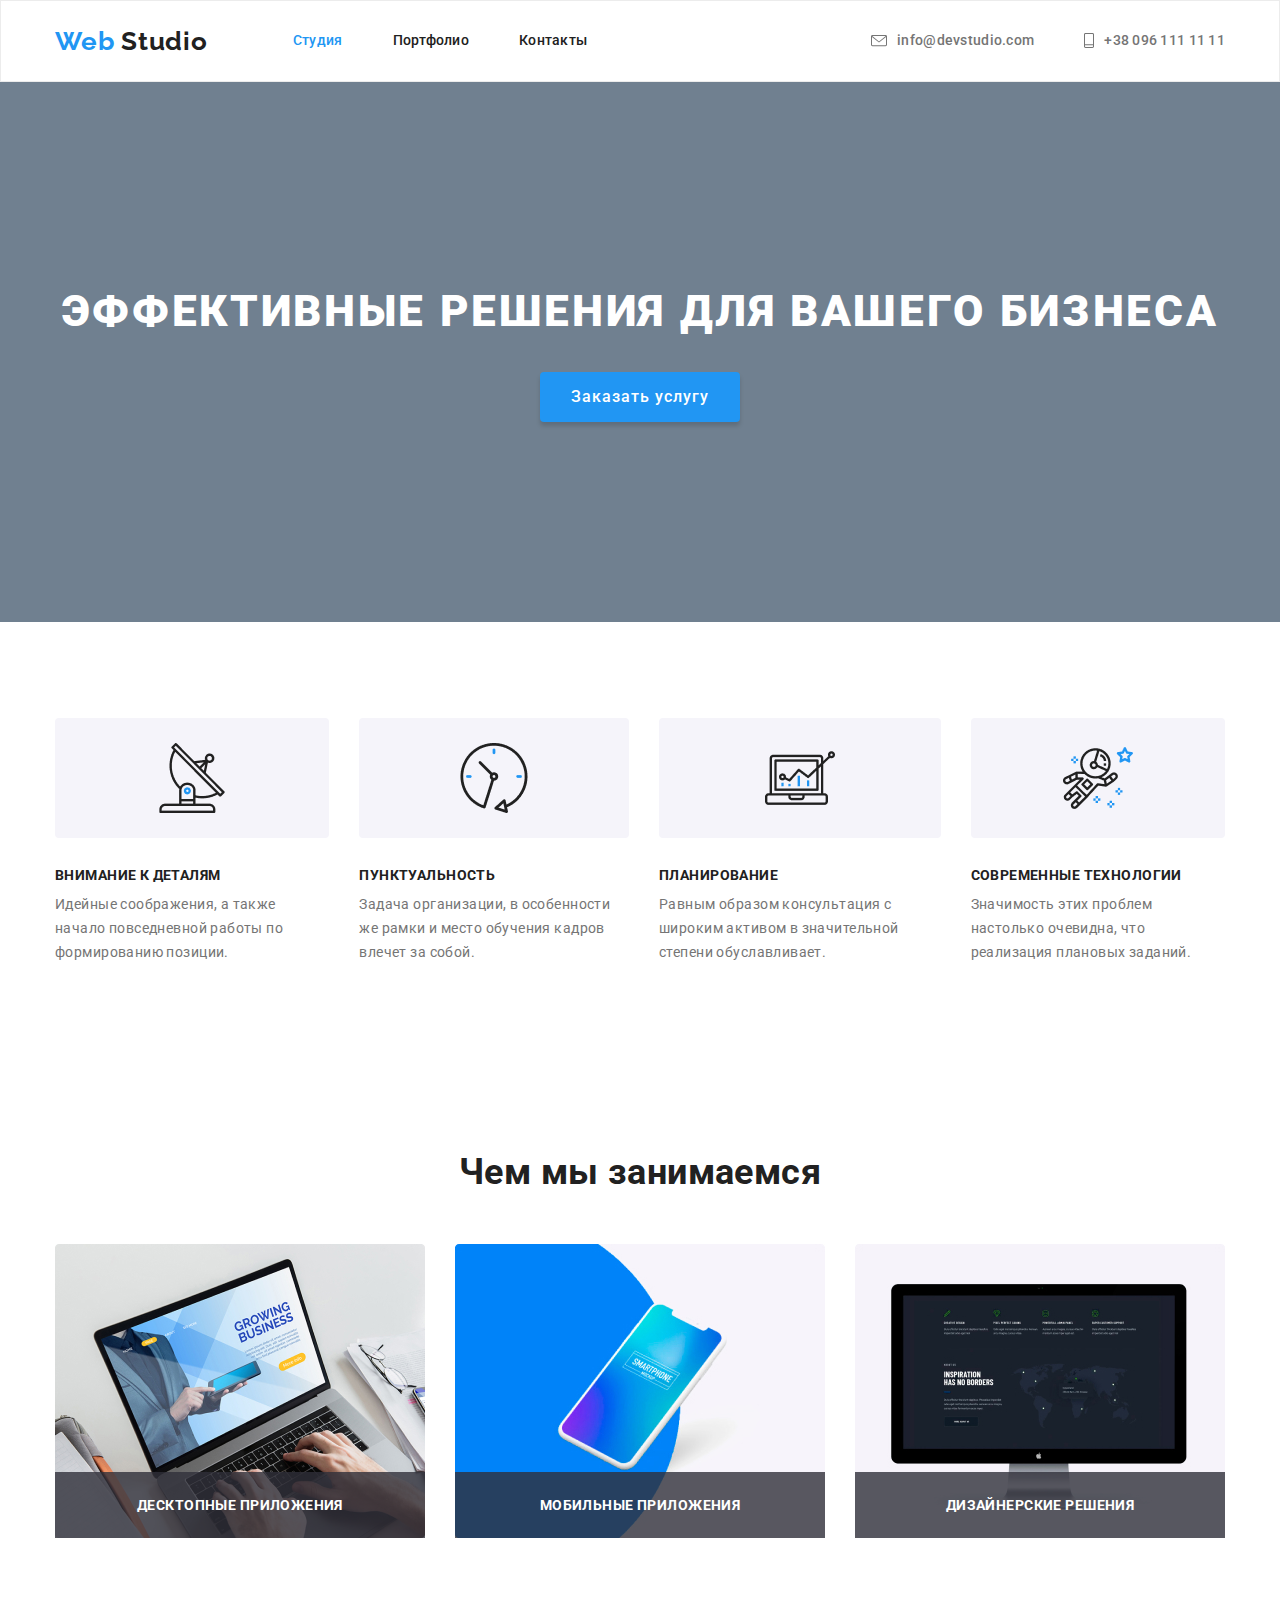
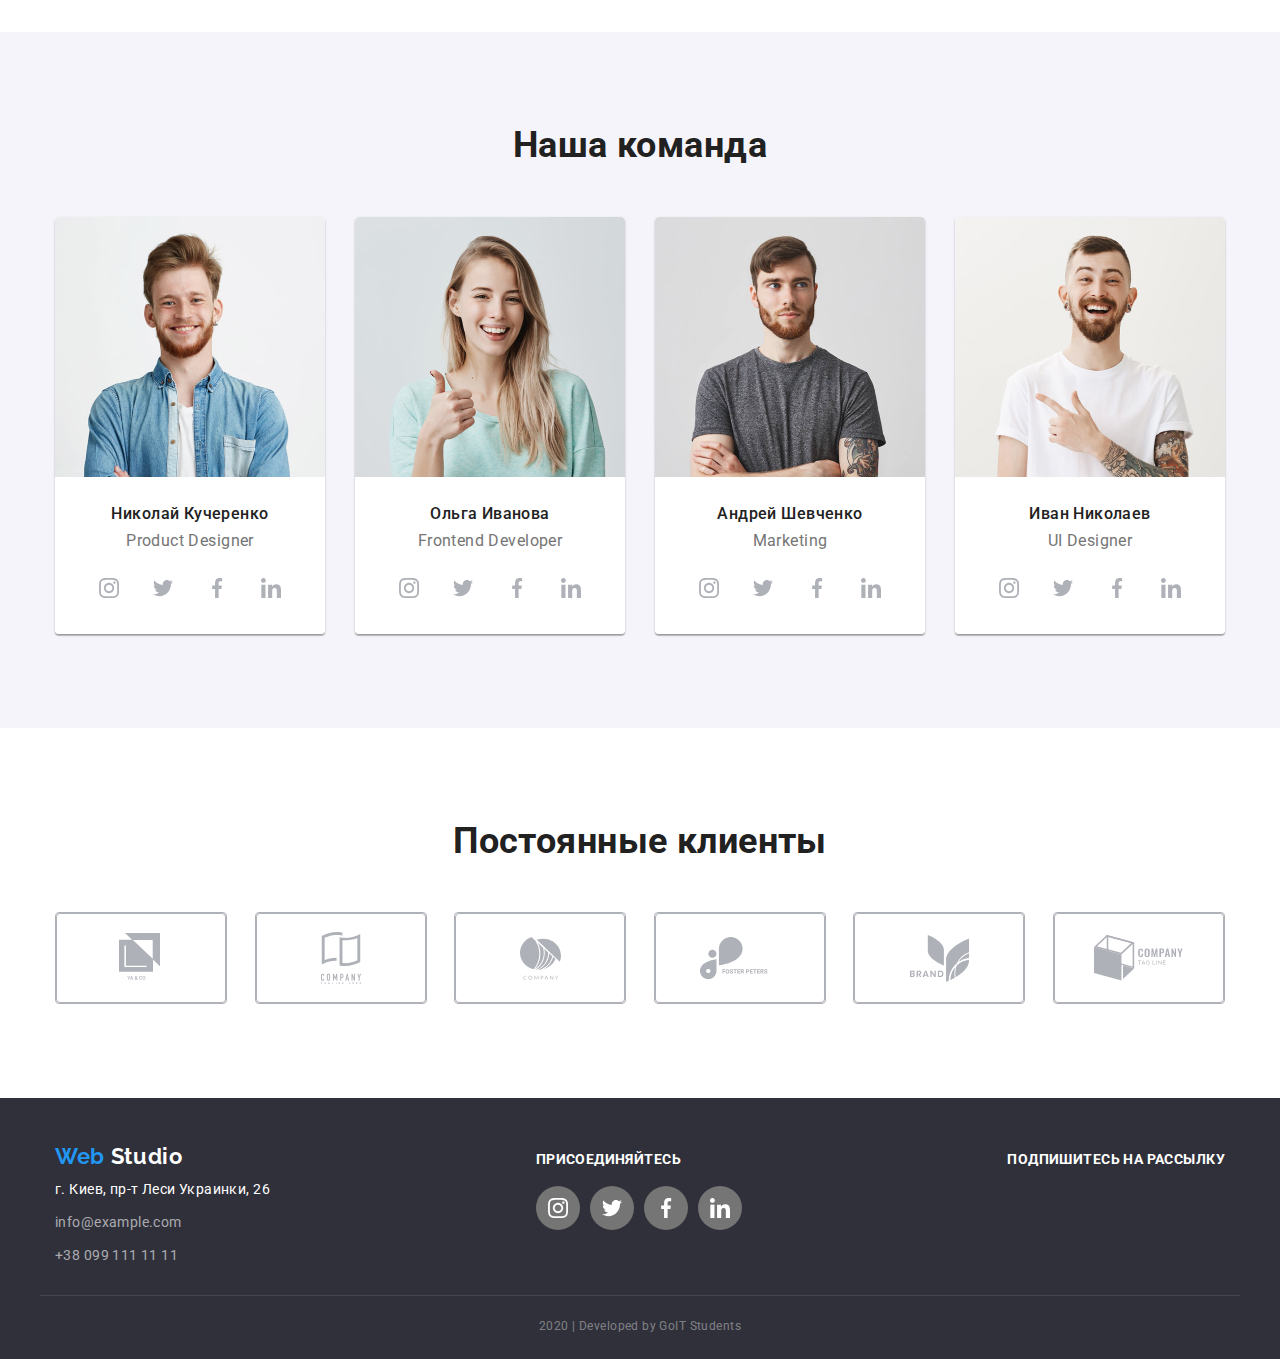
==== index.html @ e2a579d6 "Made initial copy of hw-03" ====
<!DOCTYPE html>
<html lang="ru">
  <head>
    <meta charset="UTF-8" />
    <meta name="viewport" content="width=device-width, initial-scale=1.0" />
    <link
      rel="stylesheet"
      href="https://fonts.googleapis.com/css2?family=Raleway:wght@700&family=Roboto:wght@400;500;900&display=swap"
    />
    <link
      rel="stylesheet"
      href="https://cdnjs.cloudflare.com/ajax/libs/modern-normalize/0.6.0/modern-normalize.min.css"
    />
    <link rel="stylesheet" href="./css/styles.css" />
    <title>Web Studio</title>
  </head>
  <body>
    <header>
      <div class="container">
        <p class="logo" id="top"><span class="active">Web</span> Studio</p>
        <nav class="navigation">
          <ul class="nav-list">
            <li class="nav-item active">
              <a href="#">Студия</a>
            </li>
            <li class="nav-item"><a href="./portfolio.html">Портфолио</a></li>
            <li class="nav-item"><a href="#">Контакты</a></li>
          </ul>
        </nav>
        <ul class="contacts-list">
          <li class="contacts-item">
            <a href="mailto:info@devstudio.com"
              ><img src="./images/envelope.svg" alt="Иконка конверта" /> info@devstudio.com</a
            >
          </li>
          <li class="contacts-item">
            <a href="tel:+380961111111"><img src="./images/phone.svg" alt="Иконка телефона" /> +38 096 111 11 11</a>
          </li>
        </ul>
      </div>
    </header>
    <main>
      <!-- Hero -->
      <section class="hero">
        <!-- <img src="https://via.placeholder.com/1600x600" alt="" /> -->
        <h1 class="hero-title">Эффективные решения для вашего бизнеса</h1>
        <button type="button" class="button main">Заказать услугу</button>
      </section>
      <!-- Features -->
      <section class="features">
        <div class="container">
          <h2 class="title">Наши преимущества</h2>
          <!--Спрятать заголовок-->
          <ul class="features-list">
            <li class="features-item">
              <div class="item-image">
                <img src="./images/antenna.png" alt="Изображение антенны" />
              </div>
              <h3 class="item-title">Внимание к деталям</h3>
              <p class="item-text">
                Идейные соображения, а также начало повседневной работы по формированию позиции.
              </p>
            </li>
            <li class="features-item">
              <div class="item-image">
                <img src="./images/clock.png" alt="Изображение часов" />
              </div>
              <h3 class="item-title">Пунктуальность</h3>
              <p class="item-text">
                Задача организации, в особенности же рамки и место обучения кадров влечет за собой.
              </p>
            </li>
            <li class="features-item">
              <div class="item-image">
                <img src="./images/pc.png" alt="Изображение компьютера" />
              </div>
              <h3 class="item-title">Планирование</h3>
              <p class="item-text">
                Равным образом консультация с широким активом в значительной степени обуславливает.
              </p>
            </li>
            <li class="features-item">
              <div class="item-image">
                <img src="./images/spaceman.png" alt="Изображение космонавта" />
              </div>
              <h3 class="item-title">Современные технологии</h3>
              <p class="item-text">
                Значимость этих проблем настолько очевидна, что реализация плановых заданий.
              </p>
            </li>
          </ul>
        </div>
      </section>
      <!-- We do -->
      <section class="we-do">
        <div class="container">
          <h2 class="title">Чем мы занимаемся</h2>
          <ul class="we-do-list">
            <li class="we-do-item">
              <a class="item-link" href="#">
                <div class="item-image"><img src="./images/laptop.jpg" alt="Изображение ноутбука" /></div>
                <h3 class="item-title">Десктопные приложения</h3></a
              >
            </li>
            <li class="we-do-item">
              <a class="item-link" href="#">
                <div class="item-image"><img src="./images/cell-phone.jpg" alt="Изображение телефона" /></div>
                <h3 class="item-title">Мобильные приложения</h3></a
              >
            </li>
            <li class="we-do-item">
              <a class="item-link" href="#">
                <div class="item-image"><img src="./images/imac.jpg" alt="Изображение монитора" /></div>
                <h3 class="item-title">Дизайнерские решения</h3></a
              >
            </li>
          </ul>
        </div>
      </section>
      <!-- Team -->
      <section class="team">
        <div class="container">
          <h2 class="title">Наша команда</h2>
          <ul class="team-list">
            <li class="team-item">
              <div class="team-photo">
                <img src="./images/team-John.jpg" alt="Фото Николая Кучеренко" />
              </div>
              <div class="team-item-info">
                <h3 class="item-title">Николай Кучеренко</h3>
                <p class="item-description" lang="en">Product Designer</p>
                <ul class="social">
                  <li class="social-item">
                    <a href="#"><img src="./images/instagram.svg" alt="Иконка Инстаграм" /></a>
                  </li>
                  <li class="social-item">
                    <a href="#"><img src="./images/twitter.svg" alt="Иконка Твиттер" /></a>
                  </li>
                  <li class="social-item">
                    <a href="#"><img src="./images/facebook.svg" alt="Иконка Фейсбук" /></a>
                  </li>
                  <li class="social-item">
                    <a href="#"><img src="./images/linkedin.svg" alt="Иконка Линкедин" /></a>
                  </li>
                </ul>
              </div>
            </li>
            <li class="team-item">
              <div class="team-photo">
                <img src="./images/team-Marta.jpg" alt="Фото Ольги Ивановой" />
              </div>
              <div class="team-item-info">
                <h3 class="item-title">Ольга Иванова</h3>
                <p class="item-description" lang="en">Frontend Developer</p>
                <ul class="social">
                  <li class="social-item">
                    <a href="#"><img src="./images/instagram.svg" alt="Иконка Инстаграм" /></a>
                  </li>
                  <li class="social-item">
                    <a href="#"><img src="./images/twitter.svg" alt="Иконка Твиттер" /></a>
                  </li>
                  <li class="social-item">
                    <a href="#"><img src="./images/facebook.svg" alt="Иконка Фейсбук" /></a>
                  </li>
                  <li class="social-item">
                    <a href="#"><img src="./images/linkedin.svg" alt="Иконка Линкедин" /></a>
                  </li>
                </ul>
              </div>
            </li>
            <li class="team-item">
              <div class="team-photo">
                <img src="./images/team-Robert.jpg" alt="Фото Андрея Шевченко" />
              </div>
              <div class="team-item-info">
                <h3 class="item-title">Андрей Шевченко</h3>
                <p class="item-description" lang="en">Marketing</p>
                <ul class="social">
                  <li class="social-item">
                    <a href="#"><img src="./images/instagram.svg" alt="Иконка Инстаграм" /></a>
                  </li>
                  <li class="social-item">
                    <a href="#"><img src="./images/twitter.svg" alt="Иконка Твиттер" /></a>
                  </li>
                  <li class="social-item">
                    <a href="#"><img src="./images/facebook.svg" alt="Иконка Фейсбук" /></a>
                  </li>
                  <li class="social-item">
                    <a href="#"><img src="./images/linkedin.svg" alt="Иконка Линкедин" /></a>
                  </li>
                </ul>
              </div>
            </li>
            <li class="team-item">
              <div class="team-photo">
                <img src="./images/team-Martin.jpg" alt="Фото Ивана Николаева" />
              </div>
              <div class="team-item-info">
                <h3 class="item-title">Иван Николаев</h3>
                <p class="item-description" lang="en">UI Designer</p>
                <ul class="social">
                  <li class="social-item">
                    <a href="#"><img src="./images/instagram.svg" alt="Иконка Инстаграм" /></a>
                  </li>
                  <li class="social-item">
                    <a href="#"><img src="./images/twitter.svg" alt="Иконка Твиттер" /></a>
                  </li>
                  <li class="social-item">
                    <a href="#"><img src="./images/facebook.svg" alt="Иконка Фейсбук" /></a>
                  </li>
                  <li class="social-item">
                    <a href="#"><img src="./images/linkedin.svg" alt="Иконка Линкедин" /></a>
                  </li>
                </ul>
              </div>
            </li>
          </ul>
        </div>
      </section>
      <!-- Clients -->
      <section class="clients">
        <div class="container">
          <h2 class="title">Постоянные клиенты</h2>
          <ul class="clients-list">
            <li class="clients-item">
              <a href="#"><img src="./images/logo-yaco.svg" alt="Логотип Компании 1" /></a>
            </li>
            <li class="clients-item">
              <a href="#"><img src="./images/logo-company.svg" alt="Логотип Компании 2" /></a>
            </li>
            <li class="clients-item">
              <a href="#"><img src="./images/logo-company1.svg" alt="Логотип Компании 3" /></a>
            </li>
            <li class="clients-item">
              <a href="#"><img src="./images/logo-foster.svg" alt="Логотип Компании 4" /></a>
            </li>
            <li class="clients-item">
              <a href="#"><img src="./images/logo-brand.svg" alt="Логотип Компании 5" /></a>
            </li>
            <li class="clients-item">
              <a href="#"><img src="./images/logo-6.svg" alt="Логотип Компании 6" /></a>
            </li>
          </ul>
        </div>
      </section>
    </main>
    <footer>
      <div class="container">
        <div>
          <a class="logo" href="#top"><span class="active">Web</span> Studio</a>
          <address class="address">
            <ul class="address-list">
              <li class="address-item">г. Киев, пр-т Леси Украинки, 26</li>
              <li class="address-item">
                <a href="mailto:info@example.com">info@example.com</a>
              </li>
              <li class="address-item">
                <a href="tel:+380991111111">+38 099 111 11 11</a>
              </li>
            </ul>
          </address>
        </div>
        <div class="join-social">
          <p class="join">Присоединяйтесь</p>
          <ul class="social">
            <li class="social-item">
              <a href="#"><img src="./images/f-instagram.svg" alt="Иконка Инстаграм" /></a>
            </li>
            <li class="social-item">
              <a href="#"><img src="./images/f-twitter.svg" alt="Иконка Твиттер" /></a>
            </li>
            <li class="social-item">
              <a href="#"><img src="./images/f-facebook.svg" alt="Иконка Фейсбук" /></a>
            </li>
            <li class="social-item">
              <a href="#"><img src="./images/f-linkedin.svg" alt="Иконка Линкедин" /></a>
            </li>
          </ul>
        </div>
        <div class="join-form">
          <p class="join">Подпишитесь на рассылку</p>
          <!-- <form action="">
                      <input type="email" name="" id="" placeholder="E-mail" />
                      <input type="submit" value="Подписаться" />
                  </form> -->
        </div>
      </div>
      <small class="copy">2020 | Developed by GoIT Students</small>
    </footer>
  </body>
</html>
---- css/styles.css ----
/* цвет основного текста color: #757575;
цвет дополнительгого текста color: #212121; 
цвет активного текста color: #2196F3; */

/* Global CSS*/
:root {
  --main-text-color: #757575;
  --additional-text-color: #212121;
  --active-color: #2196f3;
  --footer-background-color: #2f303a;
}
html {
  box-sizing: border-box;
}
*,
::before,
::after {
  box-sizing: inherit;
}

h1,
h2,
h3,
h4,
h5,
h6,
p {
  margin-top: 0px;
  margin-bottom: 0px;
}
ul {
  list-style: none;
  padding-left: 0px;
  margin: 0px;
}
img {
  display: block;
}

body {
  font-family: 'Roboto', sans-serif;
  color: var(--main-text-color);
  font-size: 14px;
  line-height: 1.71;
  letter-spacing: 0.03em;
}

.container {
  width: 1200px;
  margin-top: 0px;
  margin-bottom: 0px;
  margin-left: auto;
  margin-right: auto;
  padding-top: 93px;
  padding-right: 15px;
  padding-bottom: 94px;
  padding-left: 15px;
}

header .container,
footer .container {
  padding-top: 0px;
  padding-bottom: 0px;
}
/* Social list items */
.social {
  display: flex;
  justify-content: space-between;
}
.social-item a {
  display: block;
  padding: 12px;
  border-radius: 50%;
}
footer .social-item a {
  background-color: var(--main-text-color);
}

.social-item a:hover,
.social-item a:focus {
  background-color: var(--active-color);
}
/* Button */
.button {
  color: var(--additional-text-color);
  font-size: 16px;
  font-weight: 500;
  line-height: 1.87;
  letter-spacing: 0.06em;
  background-color: #f5f4fa;
  cursor: pointer;

  min-width: 200px;
  min-height: 50px;
  border: 1px transparent;
  border-radius: 4px;
  box-shadow: 0px 4px 4px rgba(0, 0, 0, 0.15);
}
.button.main {
  color: #ffffff;
  background-color: var(--active-color);
}

.button:hover,
.button:focus {
  color: #ffffff;
  background-color: var(--active-color);
}

/* Header */
header {
  font-size: 14px;
  line-height: 1.14;
  font-weight: 500;
  letter-spacing: 0.02em;
  border: 1px solid #ececec;
}
header .container {
  display: flex;
  align-items: center;
}
header a {
  text-decoration: none;
}
.logo {
  font-family: 'Raleway', sans-serif;
  color: var(--additional-text-color);
  font-size: 26px;
  font-weight: 700;
  line-height: 1.19;
  letter-spacing: 0.03em;
  margin-right: 85px;
}
.active {
  color: var(--active-color);
}
.nav-list {
  display: flex;
}
.nav-item:not(:last-child) {
  margin-right: 50px;
}
.nav-item a {
  display: block;
  color: var(--additional-text-color);
  padding-top: 32px;
  padding-bottom: 32px;
}
.active a {
  color: var(--active-color);
}
.nav-item a:hover,
.nav-item a:focus {
  color: var(--active-color);
}
.contacts-list {
  display: flex;
  margin-left: auto;
}
.contacts-item:not(:last-child) {
  margin-right: 50px;
}

.contacts-item img {
  margin-right: 10px;
}

.contacts-item a {
  display: flex;
  align-items: center;
  color: var(--main-text-color);
}
.contacts-item a:hover,
.contacts-item a:focus {
  color: var(--active-color);
}
/* Footer */
footer {
  color: #ffffff;
  background-color: var(--footer-background-color);
}
footer .container {
  display: flex;
  align-items: baseline;
  justify-content: space-between;
  border-bottom: 1px solid rgba(255, 255, 255, 0.1);
  padding-top: 45px;
  padding-bottom: 28px;
}

footer a {
  text-decoration: none;
  display: block;
}
footer .logo {
  color: #ffffff;
  font-size: 22px;
  margin-right: 0px;
  margin-bottom: 8px;
}
.address-list li:not(:last-child) {
  margin-bottom: 9px;
}
.address-item {
  font-size: 14px;
  font-style: normal;
}
.address-item a {
  color: rgba(255, 255, 255, 0.6);
}
.address-item a:hover,
.address-item a:focus {
  color: var(--active-color);
}
footer .join {
  font-size: 14px;
  font-weight: 700;
  line-height: 0.87;
  text-transform: uppercase;
  margin-bottom: 20px;
}
footer .social {
  padding: 0;
}
footer .social-item:not(:last-child) {
  margin-right: 10px;
}
.copy {
  display: block;
  font-size: 12px;
  line-height: 2;
  text-align: center;
  color: rgba(255, 255, 255, 0.4);
  padding-top: 18px;
  padding-bottom: 21px;
}

/* HOME PAGE */
/* Hero */
.hero {
  text-align: center;
  padding-top: 200px;
  padding-bottom: 200px;
  background-color: slategray;
}
.hero-title {
  color: #ffffff;
  font-size: 44px;
  line-height: 1.36;
  font-weight: 900;
  letter-spacing: 0.06em;
  text-transform: uppercase;
  margin-bottom: 30px;
}

/* Main */
.title {
  color: var(--additional-text-color);
  font-size: 36px;
  line-height: 1.16;
  font-weight: 700;
  text-align: center;
  margin-bottom: 50px;
}
.item-title {
  color: var(--additional-text-color);
  font-size: 14px;
  line-height: 0.87;
  text-transform: uppercase;
}
.item-text {
  font-size: 14px;
  line-height: 1.71;
}

/* Features */
.features .container {
  padding-top: 54px;
}
.features .title {
  opacity: 0;
  margin-top: 0px;
  margin-bottom: 0px;
}
.features ul {
  list-style-type: none;
}

.features-list {
  display: flex;
}
.features .list-item {
  display: block;
}
.features-item:not(:last-child) {
  margin-right: 30px;
}
.features .item-image {
  background: #f5f4fa;
  border-radius: 4px;
  margin-bottom: 30px;
}
.features .item-image img {
  display: block;
  margin: 0 auto;
  padding-top: 25px;
  padding-bottom: 25px;
}
.features .item-title {
  line-height: 1.14;
  margin-bottom: 10px;
}
.features .item-text {
  text-align: left;
}

/* We do */

.we-do ul {
  list-style-type: none;
}
.we-do a {
  text-decoration: none;
}
.we-do img {
  display: block;
}
.we-do-list {
  display: flex;
  justify-content: space-between;
}
.we-do-item {
  display: block;
  position: relative;
}
.we-do .item-image {
  display: block;
  background-color: unset;
}
.we-do .item-title {
  text-align: center;
  padding-top: 27px;
  padding-bottom: 27px;
  color: #ffffff;
  background-color: rgba(47, 48, 58, 0.8);

  width: 100%;
  position: absolute;
  left: 0px;
  bottom: 0px;

  margin: 0 auto;
}

/* Team */
.team ul {
  list-style: none;
}
.team {
  font-size: 16px;
  text-align: center;
  line-height: 1.19;
  background: #f5f4fa;
}
.team-list {
  display: flex;
  justify-content: space-between;
}
.team-item {
  border-radius: 4px;
  box-shadow: 0px 2px 1px rgba(0, 0, 0, 0.2), 0px 1px 1px rgba(0, 0, 0, 0.14), 0px 1px 3px rgba(0, 0, 0, 0.12);
  overflow: hidden;
}
.team-item-info {
  text-align: center;
  padding: 30px 32px 24px;
  background: #ffffff;
}
.team .item-title {
  font-size: 16px;
  font-weight: 500;
  text-transform: none;
  margin-bottom: 10px;
}
.team .item-description {
  font-size: 16px;
  line-height: 1.19;
  margin-bottom: 16px;
}

/*Clients */
.clients ul {
  list-style-type: none;
}
.clients-list {
  display: flex;
  justify-content: space-between;
}
.clients-item {
  display: block;
  border: 1px solid #afb1b8;
  border-radius: 4px;
}
.clients-item a {
  display: flex;
  align-items: center;
  justify-content: center;
  border: 1px solid #afb1b8;
  border-radius: 4px;
  height: 90px;
  width: 170px;
}

.clients-item a:hover,
.clients-item a:focus {
  border-color: var(--active-color);
}

/* PORTFOLIO PAGE */
/* Main */
.our-works .container {
  padding-top: 72px;
}
.our-works h1 {
  line-height: 1;
  opacity: 0;
}
.our-works a {
  display: block;
  text-decoration: none;
}
.our-works ul {
  list-style: none;
}
.filters-list {
  display: flex;
  justify-content: center;
  text-align: center;
  margin-bottom: 50px;
}
.filters-item {
  min-width: 73px;
}
.filters-item:not(:last-child) {
  margin-right: 8px;
}
.our-works .button {
  margin: 0;
  padding: 6px 22px;
  min-width: 73px;
  min-height: 38px;
  letter-spacing: 0.03em;
  line-height: 1.62;
  cursor: pointer;
  box-shadow: 0px 2px 2px rgba(0, 0, 0, 0.12), 0px 1px 2px rgba(0, 0, 0, 0.08), 0px 3px 1px rgba(0, 0, 0, 0.1);
  border-radius: 4px;
}
.shadow {
  text-shadow: 0px 4px 4px rgba(0, 0, 0, 0.25);
}
.works {
  display: flex;
  flex-wrap: wrap;
  justify-content: space-between;
  margin: -15px;
}
.works-item {
  display: block;
  width: 370px;
  margin: 15px;
  /* margin-bottom: 30px;
  margin-right: 30px; */
  box-shadow: 1px 4px 6px rgba(0, 0, 0, 0.16), 0px 4px 4px rgba(0, 0, 0, 0.06), 0px 1px 1px rgba(0, 0, 0, 0.12);
  border-radius: 5px 5px 0px 0px;

  position: relative;
}
/* .works-item:nth-child(3n) {
  margin-right: 0px;
}
.works-item:nth-last-child(-n + 3) {
  margin-bottom: 0px;
} */
.works-item .item-title {
  text-transform: none;
}
.works-item .item-image {
  background-color: rgba(33, 150, 243, 0.9);
  border-radius: 5px 5px 0px 0px;
}
.item-link {
  text-decoration: none;
}

.item-info {
  border-right: 1px solid #eeeeee;
  border-bottom: 1px solid #eeeeee;
  border-left: 1px solid #eeeeee;
  text-align: left;
  padding: 20px 24px;
}
.our-works .item-title {
  color: var(--additional-text-color);
  font-size: 18px;
  line-height: 2;
  font-weight: 700;
  letter-spacing: 0.06em;
  margin-bottom: 4px;
}
.filter-type {
  color: var(--main-text-color);
  font-size: 16px;
  line-height: 1.87;
  font-weight: 400;
  letter-spacing: 0.03em;
}

.our-works .item-description {
  display: none;
  color: #ffffff;
  font-size: 18px;
  line-height: 1.56;
  width: 100%;
  height: 100%;
  border-radius: 5px 5px 0px 0px;

  padding: 63px 24px;

  /* background: rgba(33, 150, 243, 0.9); */
  /* position: absolute;
  text-align: left;
  top: 0px;
  left: 0px;
  opacity: 0; */
}

/* .works-item:hover img {
  opacity: 0.1;
}
.works-item:hover .item-description {
  opacity: 1;
} */
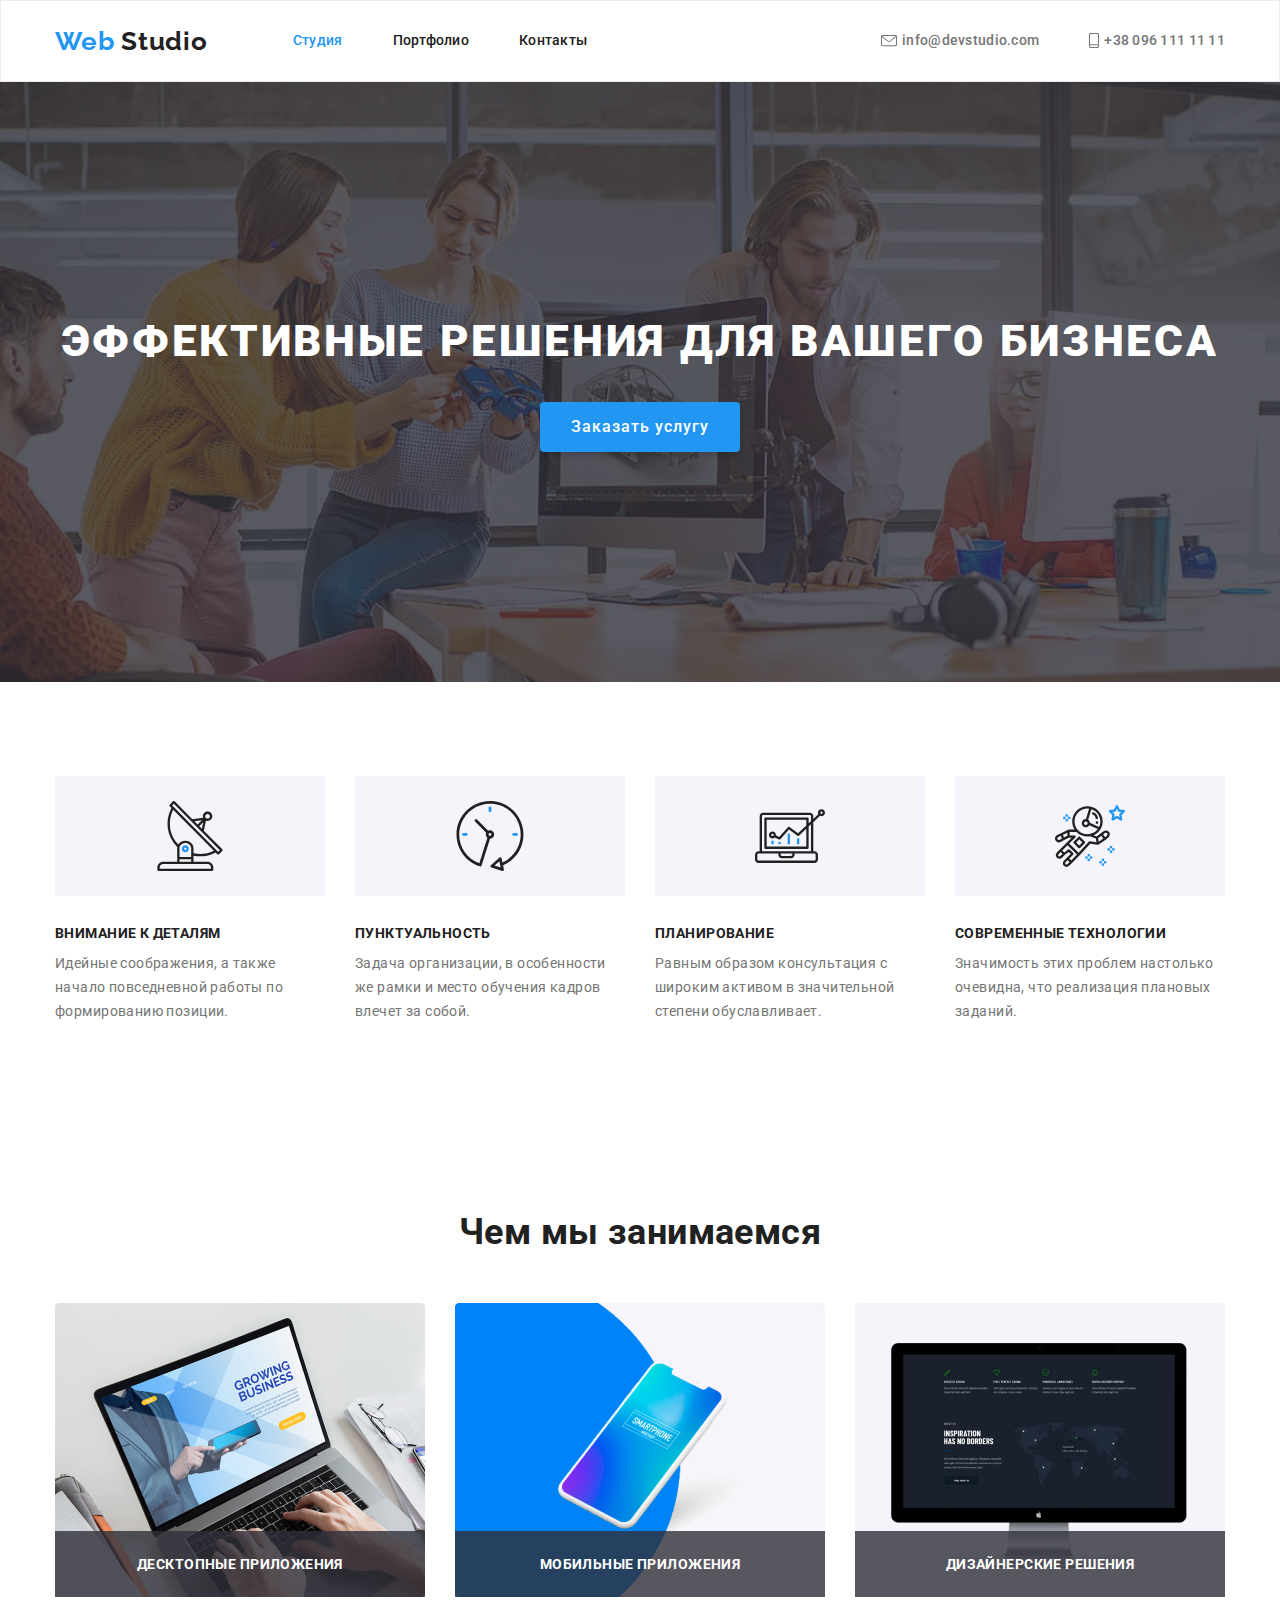
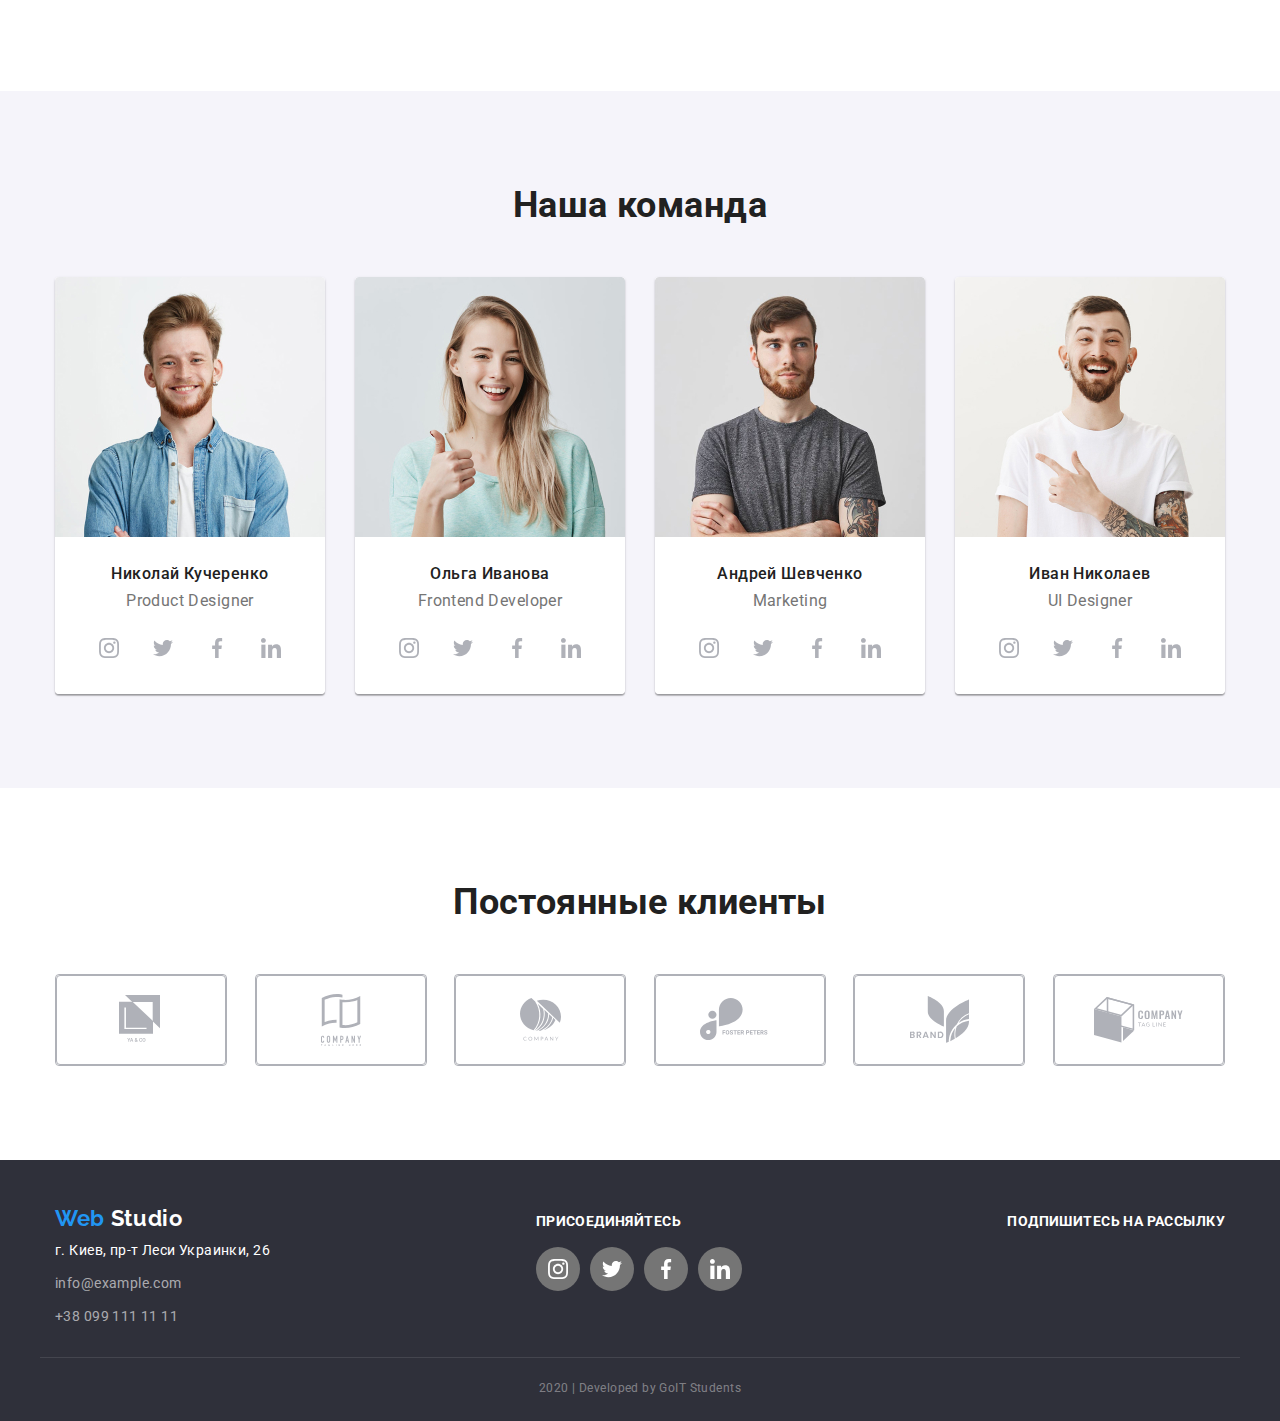
==== commit 55da0c4a: "Changes in the header&hero" ====
--- a/index.html
+++ b/index.html
@@ -15,7 +15,7 @@
     <title>Web Studio</title>
   </head>
   <body>
-    <header>
+    <header class="page-header">
       <div class="container">
         <p class="logo" id="top"><span class="active">Web</span> Studio</p>
         <nav class="navigation">
@@ -28,13 +28,11 @@
           </ul>
         </nav>
         <ul class="contacts-list">
-          <li class="contacts-item">
-            <a href="mailto:info@devstudio.com"
-              ><img src="./images/envelope.svg" alt="Иконка конверта" /> info@devstudio.com</a
-            >
+          <li class="contacts-item icon-mail">
+            <a href="mailto:info@devstudio.com"> info@devstudio.com</a>
           </li>
-          <li class="contacts-item">
-            <a href="tel:+380961111111"><img src="./images/phone.svg" alt="Иконка телефона" /> +38 096 111 11 11</a>
+          <li class="contacts-item icon-phone">
+            <a href="tel:+380961111111"> +38 096 111 11 11</a>
           </li>
         </ul>
       </div>
@@ -42,47 +40,35 @@
     <main>
       <!-- Hero -->
       <section class="hero">
-        <!-- <img src="https://via.placeholder.com/1600x600" alt="" /> -->
-        <h1 class="hero-title">Эффективные решения для вашего бизнеса</h1>
-        <button type="button" class="button main">Заказать услугу</button>
+        <div class="container">
+          <h1 class="hero-title">Эффективные решения для вашего бизнеса</h1>
+          <button type="button" class="button main">Заказать услугу</button>
+        </div>
       </section>
       <!-- Features -->
       <section class="features">
         <div class="container">
-          <h2 class="title">Наши преимущества</h2>
-          <!--Спрятать заголовок-->
+          <h2 class="title visually-hidden">Наши преимущества</h2>
           <ul class="features-list">
-            <li class="features-item">
-              <div class="item-image">
-                <img src="./images/antenna.png" alt="Изображение антенны" />
-              </div>
+            <li class="features-item icon-antenna">
               <h3 class="item-title">Внимание к деталям</h3>
               <p class="item-text">
                 Идейные соображения, а также начало повседневной работы по формированию позиции.
               </p>
             </li>
-            <li class="features-item">
-              <div class="item-image">
-                <img src="./images/clock.png" alt="Изображение часов" />
-              </div>
+            <li class="features-item icon-clock">
               <h3 class="item-title">Пунктуальность</h3>
               <p class="item-text">
                 Задача организации, в особенности же рамки и место обучения кадров влечет за собой.
               </p>
             </li>
-            <li class="features-item">
-              <div class="item-image">
-                <img src="./images/pc.png" alt="Изображение компьютера" />
-              </div>
+            <li class="features-item icon-diagram">
               <h3 class="item-title">Планирование</h3>
               <p class="item-text">
                 Равным образом консультация с широким активом в значительной степени обуславливает.
               </p>
             </li>
-            <li class="features-item">
-              <div class="item-image">
-                <img src="./images/spaceman.png" alt="Изображение космонавта" />
-              </div>
+            <li class="features-item icon-astronaut">
               <h3 class="item-title">Современные технологии</h3>
               <p class="item-text">
                 Значимость этих проблем настолько очевидна, что реализация плановых заданий.
@@ -244,7 +230,7 @@
         </div>
       </section>
     </main>
-    <footer>
+    <footer class="page-footer">
       <div class="container">
         <div>
           <a class="logo" href="#top"><span class="active">Web</span> Studio</a>
--- a/css/styles.css
+++ b/css/styles.css
@@ -8,6 +8,7 @@
   --additional-text-color: #212121;
   --active-color: #2196f3;
   --footer-background-color: #2f303a;
+  --main-background-color: #f5f4fa;
 }
 html {
   box-sizing: border-box;
@@ -51,7 +52,7 @@
   margin-bottom: 0px;
   margin-left: auto;
   margin-right: auto;
-  padding-top: 93px;
+  padding-top: 94px;
   padding-right: 15px;
   padding-bottom: 94px;
   padding-left: 15px;
@@ -72,7 +73,7 @@
   padding: 12px;
   border-radius: 50%;
 }
-footer .social-item a {
+.page-footer .social-item a {
   background-color: var(--main-text-color);
 }
 
@@ -87,7 +88,7 @@
   font-weight: 500;
   line-height: 1.87;
   letter-spacing: 0.06em;
-  background-color: #f5f4fa;
+  background-color: var(--main-background-color);
   cursor: pointer;
 
   min-width: 200px;
@@ -108,18 +109,18 @@
 }
 
 /* Header */
-header {
+.page-header {
   font-size: 14px;
   line-height: 1.14;
   font-weight: 500;
   letter-spacing: 0.02em;
   border: 1px solid #ececec;
 }
-header .container {
+.page-header .container {
   display: flex;
   align-items: center;
 }
-header a {
+.page-header a {
   text-decoration: none;
 }
 .logo {
@@ -157,12 +158,30 @@
   display: flex;
   margin-left: auto;
 }
+.page-header .contacts-item {
+  display: flex;
+  align-items: center;
+}
+
+.page-header .contacts-item::before {
+  content: '';
+  display: block;
+  background-position: center;
+  background-repeat: no-repeat;
+  margin-right: 5px;
+}
+.icon-mail::before {
+  width: 16px;
+  height: 12px;
+  background-image: url('../images/envelope.svg');
+}
+.icon-phone::before {
+  width: 10px;
+  height: 15px;
+  background-image: url('../images/phone.svg');
+}
 .contacts-item:not(:last-child) {
   margin-right: 50px;
-}
-
-.contacts-item img {
-  margin-right: 10px;
 }
 
 .contacts-item a {
@@ -175,11 +194,11 @@
   color: var(--active-color);
 }
 /* Footer */
-footer {
+.page-footer {
   color: #ffffff;
   background-color: var(--footer-background-color);
 }
-footer .container {
+.page-footer .container {
   display: flex;
   align-items: baseline;
   justify-content: space-between;
@@ -188,11 +207,11 @@
   padding-bottom: 28px;
 }
 
-footer a {
+.page-footer a {
   text-decoration: none;
   display: block;
 }
-footer .logo {
+.page-footer .logo {
   color: #ffffff;
   font-size: 22px;
   margin-right: 0px;
@@ -212,17 +231,17 @@
 .address-item a:focus {
   color: var(--active-color);
 }
-footer .join {
+.page-footer .join {
   font-size: 14px;
   font-weight: 700;
   line-height: 0.87;
   text-transform: uppercase;
   margin-bottom: 20px;
 }
-footer .social {
+.page-footer .social {
   padding: 0;
 }
-footer .social-item:not(:last-child) {
+.page-footer .social-item:not(:last-child) {
   margin-right: 10px;
 }
 .copy {
@@ -239,10 +258,23 @@
 /* Hero */
 .hero {
   text-align: center;
-  padding-top: 200px;
-  padding-bottom: 200px;
-  background-color: slategray;
-}
+
+  display: flex;
+  justify-content: center;
+  align-items: center;
+
+  background-image: linear-gradient(to right, rgba(47, 48, 58, 0.8), rgba(47, 48, 58, 0.8)),
+    url('../images/Header-img-opt.jpg');
+  max-width: 1600px;
+  min-height: 600px;
+  background-repeat: no-repeat;
+  background-position: center;
+  background-size: cover;
+
+  margin-left: auto;
+  margin-right: auto;
+}
+
 .hero-title {
   color: #ffffff;
   font-size: 44px;
@@ -274,14 +306,20 @@
 }
 
 /* Features */
-.features .container {
-  padding-top: 54px;
-}
+
 .features .title {
   opacity: 0;
   margin-top: 0px;
   margin-bottom: 0px;
 }
+.visually-hidden {
+  clip: rect(1px, 1px, 1px, 1px);
+  height: 1px;
+  overflow: hidden;
+  position: absolute;
+  white-space: nowrap;
+  width: 1px;
+}
 .features ul {
   list-style-type: none;
 }
@@ -289,23 +327,33 @@
 .features-list {
   display: flex;
 }
-.features .list-item {
-  display: block;
+.features-item::before {
+  content: '';
+  display: block;
+  width: 270px;
+  height: 120px;
+  background-color: var(--main-background-color);
+  background-position: center;
+  background-repeat: no-repeat;
+  border-radius: 4px;
+  margin-bottom: 30px;
+}
+.icon-antenna::before {
+  background-image: url('../images/antenna.svg');
+}
+.icon-clock::before {
+  background-image: url('../images/clock.svg');
+}
+.icon-diagram::before {
+  background-image: url('../images/diagram.svg');
+}
+.icon-astronaut::before {
+  background-image: url('../images/astronaut.svg');
 }
 .features-item:not(:last-child) {
   margin-right: 30px;
 }
-.features .item-image {
-  background: #f5f4fa;
-  border-radius: 4px;
-  margin-bottom: 30px;
-}
-.features .item-image img {
-  display: block;
-  margin: 0 auto;
-  padding-top: 25px;
-  padding-bottom: 25px;
-}
+
 .features .item-title {
   line-height: 1.14;
   margin-bottom: 10px;
@@ -360,7 +408,7 @@
   font-size: 16px;
   text-align: center;
   line-height: 1.19;
-  background: #f5f4fa;
+  background: var(--main-background-color);
 }
 .team-list {
   display: flex;
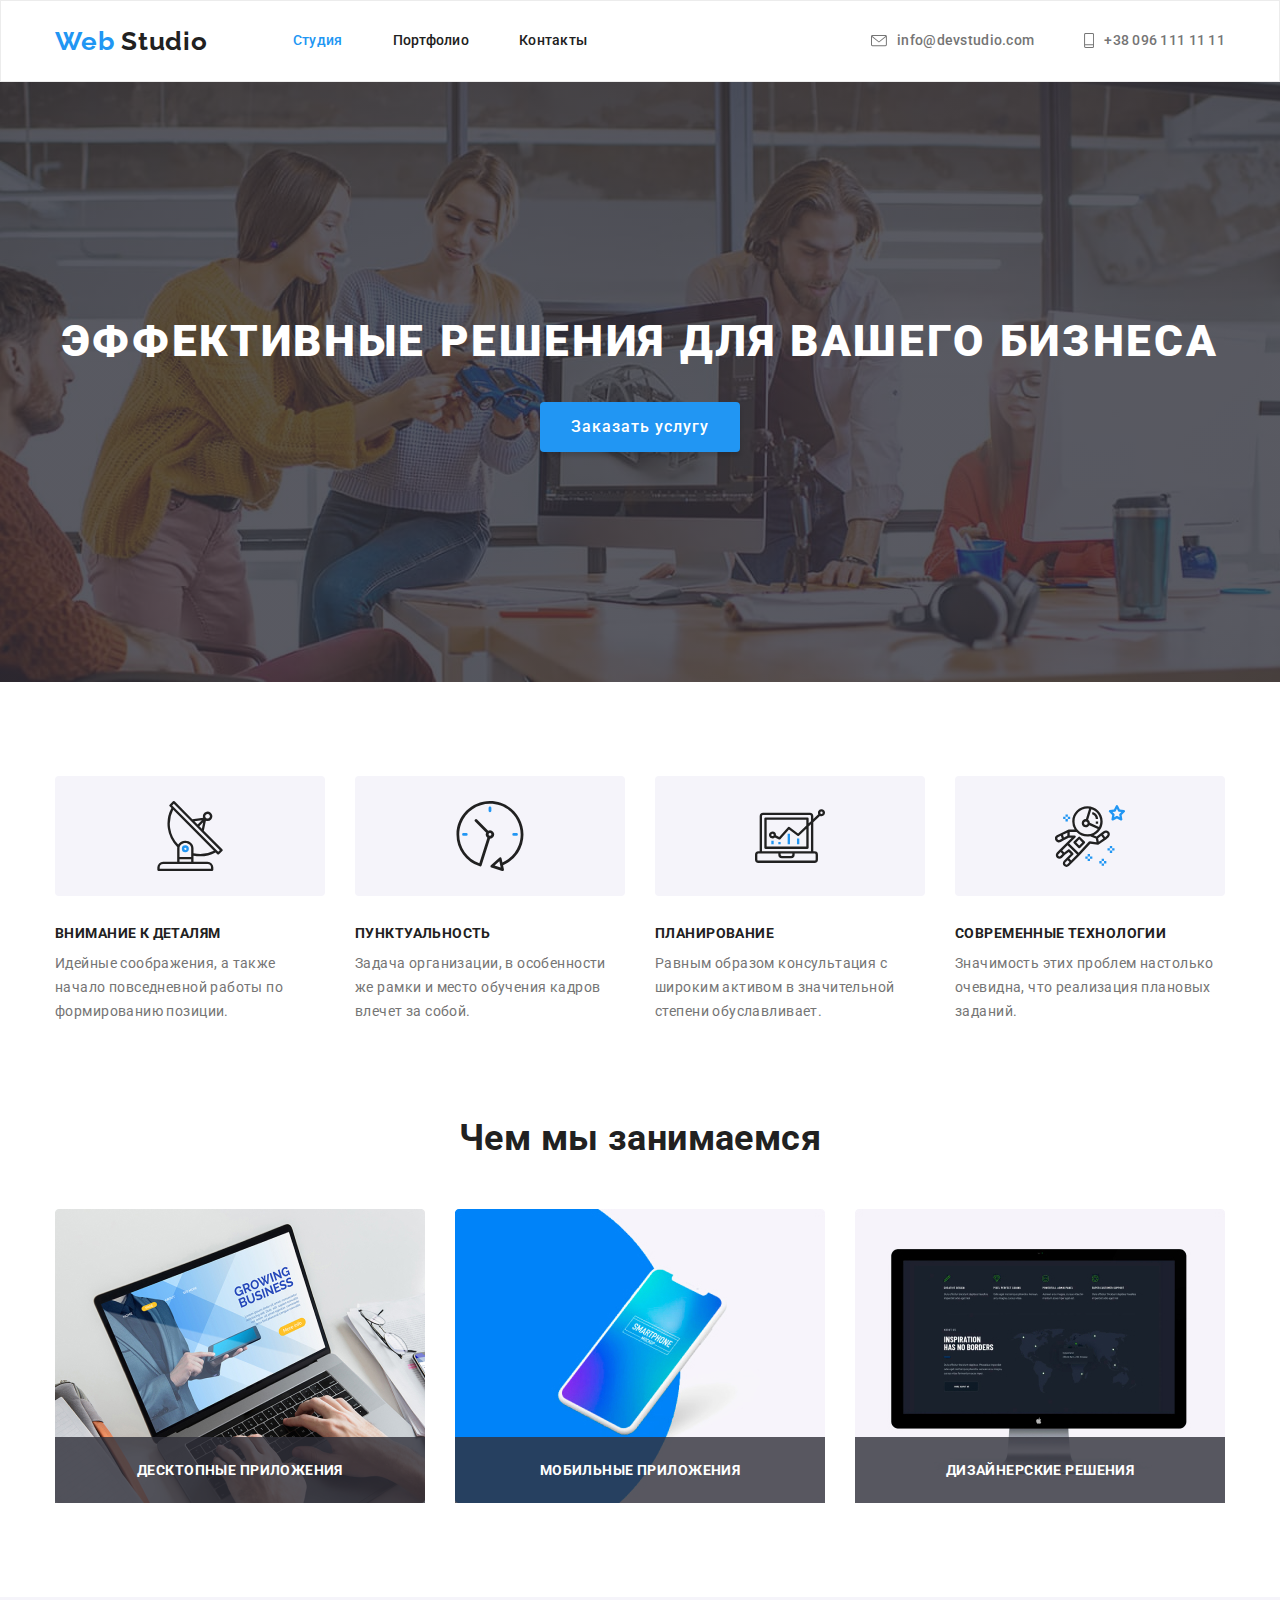
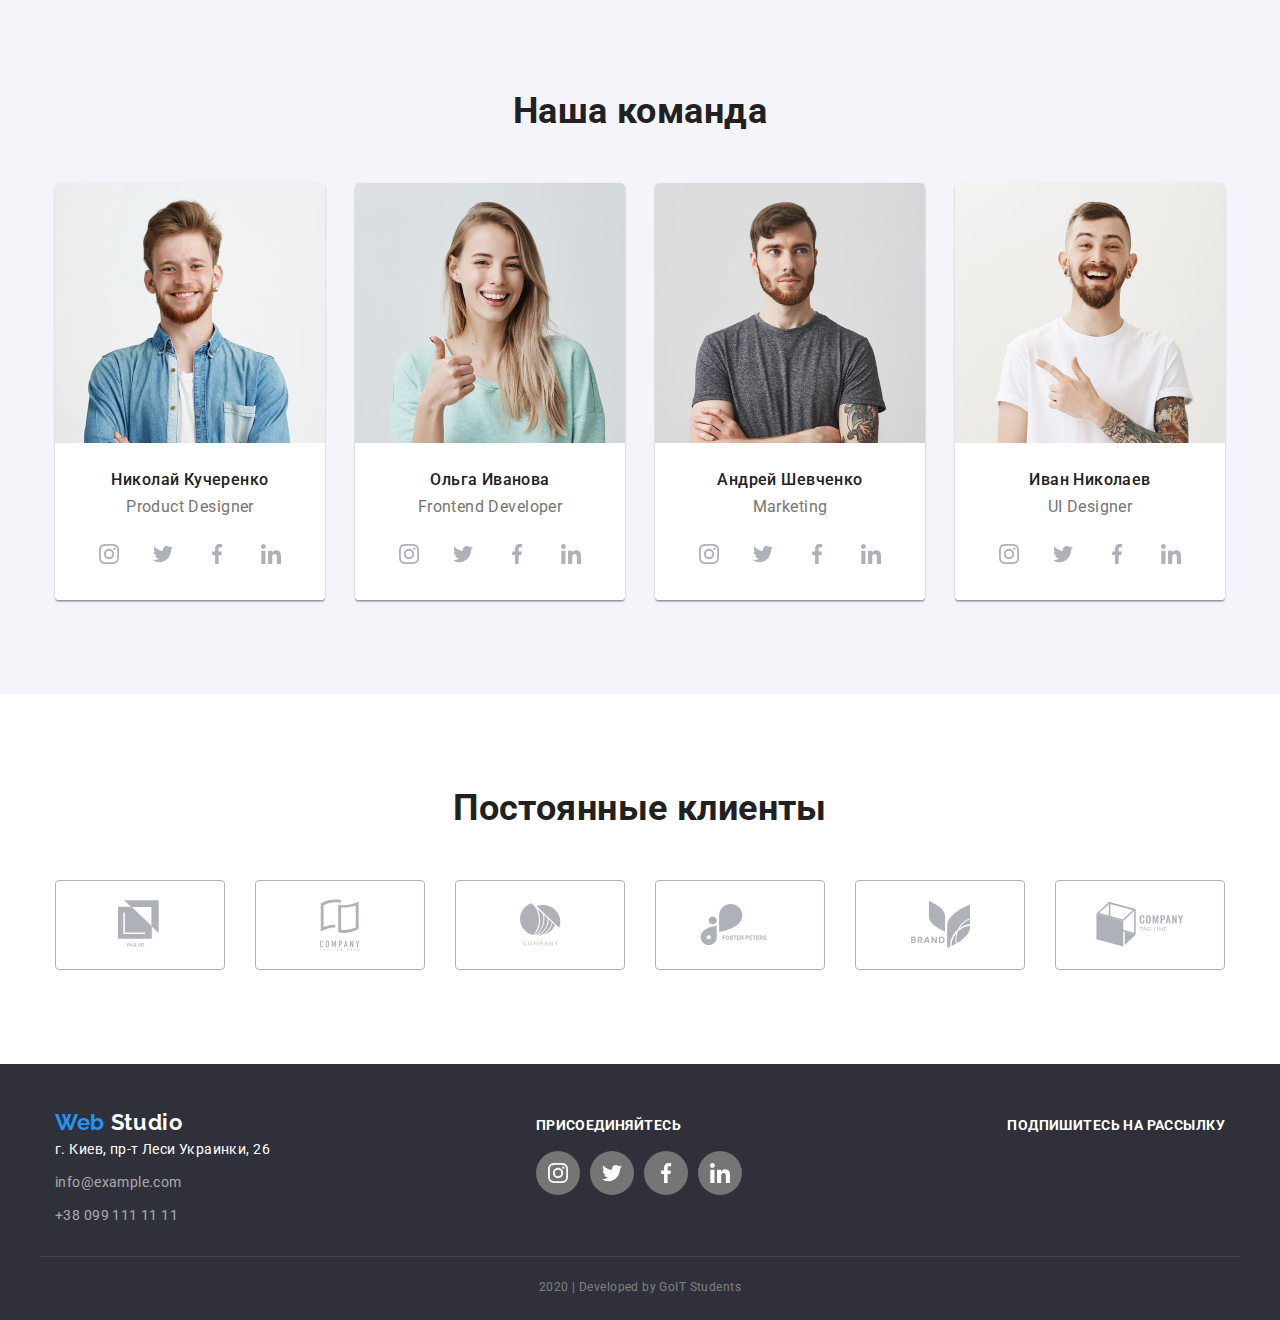
==== commit 17274988: "Changed img to svg" ====
--- a/index.html
+++ b/index.html
@@ -28,11 +28,21 @@
           </ul>
         </nav>
         <ul class="contacts-list">
-          <li class="contacts-item icon-mail">
-            <a href="mailto:info@devstudio.com"> info@devstudio.com</a>
+          <li class="contacts-item">
+            <a href="mailto:info@devstudio.com">
+              <svg class="icon-mail">
+                <use href="./images/icons.svg#icon-mail"></use>
+              </svg>
+              info@devstudio.com</a
+            >
           </li>
-          <li class="contacts-item icon-phone">
-            <a href="tel:+380961111111"> +38 096 111 11 11</a>
+          <li class="contacts-item">
+            <a href="tel:+380961111111">
+              <svg class="icon-phone">
+                <use href="./images/icons.svg#icon-phone"></use>
+              </svg>
+              +38 096 111 11 11</a
+            >
           </li>
         </ul>
       </div>
@@ -50,25 +60,45 @@
         <div class="container">
           <h2 class="title visually-hidden">Наши преимущества</h2>
           <ul class="features-list">
-            <li class="features-item icon-antenna">
+            <li class="features-item">
+              <div class="features-image">
+                <svg class="icon">
+                  <use href="./images/icons.svg#icon-antenna"></use>
+                </svg>
+              </div>
               <h3 class="item-title">Внимание к деталям</h3>
               <p class="item-text">
                 Идейные соображения, а также начало повседневной работы по формированию позиции.
               </p>
             </li>
-            <li class="features-item icon-clock">
+            <li class="features-item">
+              <div class="features-image">
+                <svg class="icon">
+                  <use href="./images/icons.svg#icon-clock"></use>
+                </svg>
+              </div>
               <h3 class="item-title">Пунктуальность</h3>
               <p class="item-text">
                 Задача организации, в особенности же рамки и место обучения кадров влечет за собой.
               </p>
             </li>
-            <li class="features-item icon-diagram">
+            <li class="features-item">
+              <div class="features-image">
+                <svg class="icon">
+                  <use href="./images/icons.svg#icon-diagram"></use>
+                </svg>
+              </div>
               <h3 class="item-title">Планирование</h3>
               <p class="item-text">
                 Равным образом консультация с широким активом в значительной степени обуславливает.
               </p>
             </li>
-            <li class="features-item icon-astronaut">
+            <li class="features-item">
+              <div class="features-image">
+                <svg class="icon">
+                  <use href="./images/icons.svg#icon-astronaut"></use>
+                </svg>
+              </div>
               <h3 class="item-title">Современные технологии</h3>
               <p class="item-text">
                 Значимость этих проблем настолько очевидна, что реализация плановых заданий.
@@ -117,16 +147,32 @@
                 <p class="item-description" lang="en">Product Designer</p>
                 <ul class="social">
                   <li class="social-item">
-                    <a href="#"><img src="./images/instagram.svg" alt="Иконка Инстаграм" /></a>
-                  </li>
-                  <li class="social-item">
-                    <a href="#"><img src="./images/twitter.svg" alt="Иконка Твиттер" /></a>
-                  </li>
-                  <li class="social-item">
-                    <a href="#"><img src="./images/facebook.svg" alt="Иконка Фейсбук" /></a>
-                  </li>
-                  <li class="social-item">
-                    <a href="#"><img src="./images/linkedin.svg" alt="Иконка Линкедин" /></a>
+                    <a href="#">
+                      <svg class="social-logo">
+                        <use href="./images/icons.svg#icon-instagram"></use>
+                      </svg>
+                    </a>
+                  </li>
+                  <li class="social-item">
+                    <a href="#">
+                      <svg class="social-logo">
+                        <use href="./images/icons.svg#icon-twitter"></use>
+                      </svg>
+                    </a>
+                  </li>
+                  <li class="social-item">
+                    <a href="#">
+                      <svg class="social-logo">
+                        <use href="./images/icons.svg#icon-facebook"></use>
+                      </svg>
+                    </a>
+                  </li>
+                  <li class="social-item">
+                    <a href="#">
+                      <svg class="social-logo">
+                        <use href="./images/icons.svg#icon-linkedin"></use>
+                      </svg>
+                    </a>
                   </li>
                 </ul>
               </div>
@@ -140,16 +186,32 @@
                 <p class="item-description" lang="en">Frontend Developer</p>
                 <ul class="social">
                   <li class="social-item">
-                    <a href="#"><img src="./images/instagram.svg" alt="Иконка Инстаграм" /></a>
-                  </li>
-                  <li class="social-item">
-                    <a href="#"><img src="./images/twitter.svg" alt="Иконка Твиттер" /></a>
-                  </li>
-                  <li class="social-item">
-                    <a href="#"><img src="./images/facebook.svg" alt="Иконка Фейсбук" /></a>
-                  </li>
-                  <li class="social-item">
-                    <a href="#"><img src="./images/linkedin.svg" alt="Иконка Линкедин" /></a>
+                    <a href="#">
+                      <svg class="social-logo">
+                        <use href="./images/icons.svg#icon-instagram"></use>
+                      </svg>
+                    </a>
+                  </li>
+                  <li class="social-item">
+                    <a href="#">
+                      <svg class="social-logo">
+                        <use href="./images/icons.svg#icon-twitter"></use>
+                      </svg>
+                    </a>
+                  </li>
+                  <li class="social-item">
+                    <a href="#">
+                      <svg class="social-logo">
+                        <use href="./images/icons.svg#icon-facebook"></use>
+                      </svg>
+                    </a>
+                  </li>
+                  <li class="social-item">
+                    <a href="#">
+                      <svg class="social-logo">
+                        <use href="./images/icons.svg#icon-linkedin"></use>
+                      </svg>
+                    </a>
                   </li>
                 </ul>
               </div>
@@ -163,16 +225,32 @@
                 <p class="item-description" lang="en">Marketing</p>
                 <ul class="social">
                   <li class="social-item">
-                    <a href="#"><img src="./images/instagram.svg" alt="Иконка Инстаграм" /></a>
-                  </li>
-                  <li class="social-item">
-                    <a href="#"><img src="./images/twitter.svg" alt="Иконка Твиттер" /></a>
-                  </li>
-                  <li class="social-item">
-                    <a href="#"><img src="./images/facebook.svg" alt="Иконка Фейсбук" /></a>
-                  </li>
-                  <li class="social-item">
-                    <a href="#"><img src="./images/linkedin.svg" alt="Иконка Линкедин" /></a>
+                    <a href="#">
+                      <svg class="social-logo">
+                        <use href="./images/icons.svg#icon-instagram"></use>
+                      </svg>
+                    </a>
+                  </li>
+                  <li class="social-item">
+                    <a href="#">
+                      <svg class="social-logo">
+                        <use href="./images/icons.svg#icon-twitter"></use>
+                      </svg>
+                    </a>
+                  </li>
+                  <li class="social-item">
+                    <a href="#">
+                      <svg class="social-logo">
+                        <use href="./images/icons.svg#icon-facebook"></use>
+                      </svg>
+                    </a>
+                  </li>
+                  <li class="social-item">
+                    <a href="#">
+                      <svg class="social-logo">
+                        <use href="./images/icons.svg#icon-linkedin"></use>
+                      </svg>
+                    </a>
                   </li>
                 </ul>
               </div>
@@ -186,16 +264,32 @@
                 <p class="item-description" lang="en">UI Designer</p>
                 <ul class="social">
                   <li class="social-item">
-                    <a href="#"><img src="./images/instagram.svg" alt="Иконка Инстаграм" /></a>
-                  </li>
-                  <li class="social-item">
-                    <a href="#"><img src="./images/twitter.svg" alt="Иконка Твиттер" /></a>
-                  </li>
-                  <li class="social-item">
-                    <a href="#"><img src="./images/facebook.svg" alt="Иконка Фейсбук" /></a>
-                  </li>
-                  <li class="social-item">
-                    <a href="#"><img src="./images/linkedin.svg" alt="Иконка Линкедин" /></a>
+                    <a href="#">
+                      <svg class="social-logo">
+                        <use href="./images/icons.svg#icon-instagram"></use>
+                      </svg>
+                    </a>
+                  </li>
+                  <li class="social-item">
+                    <a href="#">
+                      <svg class="social-logo">
+                        <use href="./images/icons.svg#icon-twitter"></use>
+                      </svg>
+                    </a>
+                  </li>
+                  <li class="social-item">
+                    <a href="#">
+                      <svg class="social-logo">
+                        <use href="./images/icons.svg#icon-facebook"></use>
+                      </svg>
+                    </a>
+                  </li>
+                  <li class="social-item">
+                    <a href="#">
+                      <svg class="social-logo">
+                        <use href="./images/icons.svg#icon-linkedin"></use>
+                      </svg>
+                    </a>
                   </li>
                 </ul>
               </div>
@@ -209,22 +303,46 @@
           <h2 class="title">Постоянные клиенты</h2>
           <ul class="clients-list">
             <li class="clients-item">
-              <a href="#"><img src="./images/logo-yaco.svg" alt="Логотип Компании 1" /></a>
-            </li>
-            <li class="clients-item">
-              <a href="#"><img src="./images/logo-company.svg" alt="Логотип Компании 2" /></a>
-            </li>
-            <li class="clients-item">
-              <a href="#"><img src="./images/logo-company1.svg" alt="Логотип Компании 3" /></a>
-            </li>
-            <li class="clients-item">
-              <a href="#"><img src="./images/logo-foster.svg" alt="Логотип Компании 4" /></a>
-            </li>
-            <li class="clients-item">
-              <a href="#"><img src="./images/logo-brand.svg" alt="Логотип Компании 5" /></a>
-            </li>
-            <li class="clients-item">
-              <a href="#"><img src="./images/logo-6.svg" alt="Логотип Компании 6" /></a>
+              <a href="#">
+                <svg class="clients-logo" width="45px" height="50px">
+                  <use href="./images/icons.svg#icon-clients-1"></use>
+                </svg>
+              </a>
+            </li>
+            <li class="clients-item">
+              <a href="#">
+                <svg class="clients-logo" width="40px" height="52px">
+                  <use href="./images/icons.svg#icon-clients-2"></use>
+                </svg>
+              </a>
+            </li>
+            <li class="clients-item">
+              <a href="#">
+                <svg class="clients-logo" width="41px" height="43px">
+                  <use href="./images/icons.svg#icon-clients-3"></use>
+                </svg>
+              </a>
+            </li>
+            <li class="clients-item">
+              <a href="#">
+                <svg class="clients-logo" width="80px" height="42px">
+                  <use href="./images/icons.svg#icon-clients-4"></use>
+                </svg>
+              </a>
+            </li>
+            <li class="clients-item">
+              <a href="#">
+                <svg class="clients-logo" width="59px" height="47px">
+                  <use href="./images/icons.svg#icon-clients-5"></use>
+                </svg>
+              </a>
+            </li>
+            <li class="clients-item">
+              <a href="#">
+                <svg class="clients-logo" width="88px" height="45px">
+                  <use href="./images/icons.svg#icon-clients-6"></use>
+                </svg>
+              </a>
             </li>
           </ul>
         </div>
@@ -250,16 +368,32 @@
           <p class="join">Присоединяйтесь</p>
           <ul class="social">
             <li class="social-item">
-              <a href="#"><img src="./images/f-instagram.svg" alt="Иконка Инстаграм" /></a>
+              <a href="#">
+                <svg class="social-logo">
+                  <use href="./images/icons.svg#icon-instagram"></use>
+                </svg>
+              </a>
             </li>
             <li class="social-item">
-              <a href="#"><img src="./images/f-twitter.svg" alt="Иконка Твиттер" /></a>
+              <a href="#">
+                <svg class="social-logo">
+                  <use href="./images/icons.svg#icon-twitter"></use>
+                </svg>
+              </a>
             </li>
             <li class="social-item">
-              <a href="#"><img src="./images/f-facebook.svg" alt="Иконка Фейсбук" /></a>
+              <a href="#">
+                <svg class="social-logo">
+                  <use href="./images/icons.svg#icon-facebook"></use>
+                </svg>
+              </a>
             </li>
             <li class="social-item">
-              <a href="#"><img src="./images/f-linkedin.svg" alt="Иконка Линкедин" /></a>
+              <a href="#">
+                <svg class="social-logo">
+                  <use href="./images/icons.svg#icon-linkedin"></use>
+                </svg>
+              </a>
             </li>
           </ul>
         </div>
--- a/css/styles.css
+++ b/css/styles.css
@@ -67,20 +67,36 @@
 .social {
   display: flex;
   justify-content: space-between;
+  align-items: center;
 }
 .social-item a {
-  display: block;
-  padding: 12px;
+  display: flex;
+  justify-content: center;
+  align-items: center;
   border-radius: 50%;
+  width: 44px;
+  height: 44px;
+}
+.social-logo {
+  width: 20px;
+  height: 20px;
+  fill: #afb1b8;
+}
+.social-item a:hover .social-logo,
+.social-item a:focus .social-logo {
+  fill: #ffffff;
+}
+.page-footer .social-logo {
+  fill: #ffffff;
 }
 .page-footer .social-item a {
   background-color: var(--main-text-color);
 }
-
 .social-item a:hover,
 .social-item a:focus {
   background-color: var(--active-color);
 }
+
 /* Button */
 .button {
   color: var(--additional-text-color);
@@ -163,27 +179,21 @@
   align-items: center;
 }
 
-.page-header .contacts-item::before {
-  content: '';
-  display: block;
-  background-position: center;
-  background-repeat: no-repeat;
-  margin-right: 5px;
-}
-.icon-mail::before {
+.icon-mail {
   width: 16px;
   height: 12px;
-  background-image: url('../images/envelope.svg');
-}
-.icon-phone::before {
+  margin-right: 10px;
+  fill: currentColor;
+}
+.icon-phone {
   width: 10px;
   height: 15px;
-  background-image: url('../images/phone.svg');
+  margin-right: 10px;
+  fill: currentColor;
 }
 .contacts-item:not(:last-child) {
   margin-right: 50px;
 }
-
 .contacts-item a {
   display: flex;
   align-items: center;
@@ -192,6 +202,7 @@
 .contacts-item a:hover,
 .contacts-item a:focus {
   color: var(--active-color);
+  fill: var(--active-color);
 }
 /* Footer */
 .page-footer {
@@ -209,7 +220,6 @@
 
 .page-footer a {
   text-decoration: none;
-  display: block;
 }
 .page-footer .logo {
   color: #ffffff;
@@ -273,6 +283,10 @@
 
   margin-left: auto;
   margin-right: auto;
+}
+.hero .container {
+  margin: 0;
+  padding: 0;
 }
 
 .hero-title {
@@ -307,11 +321,6 @@
 
 /* Features */
 
-.features .title {
-  opacity: 0;
-  margin-top: 0px;
-  margin-bottom: 0px;
-}
 .visually-hidden {
   clip: rect(1px, 1px, 1px, 1px);
   height: 1px;
@@ -326,8 +335,26 @@
 
 .features-list {
   display: flex;
-}
-.features-item::before {
+  justify-content: space-between;
+}
+.features-item {
+  width: 270px;
+}
+.features-image {
+  display: flex;
+  justify-content: center;
+  align-items: center;
+  width: 270px;
+  height: 120px;
+  background-color: var(--main-background-color);
+  border-radius: 4px;
+  margin-bottom: 30px;
+}
+.icon {
+  width: 70px;
+  height: 70px;
+}
+/* .features-item::before {
   content: '';
   display: block;
   width: 270px;
@@ -336,7 +363,6 @@
   background-position: center;
   background-repeat: no-repeat;
   border-radius: 4px;
-  margin-bottom: 30px;
 }
 .icon-antenna::before {
   background-image: url('../images/antenna.svg');
@@ -349,10 +375,7 @@
 }
 .icon-astronaut::before {
   background-image: url('../images/astronaut.svg');
-}
-.features-item:not(:last-child) {
-  margin-right: 30px;
-}
+} */
 
 .features .item-title {
   line-height: 1.14;
@@ -363,16 +386,16 @@
 }
 
 /* We do */
-
+.we-do .container {
+  padding-top: 0px;
+}
 .we-do ul {
   list-style-type: none;
 }
 .we-do a {
+  display: block;
   text-decoration: none;
 }
-.we-do img {
-  display: block;
-}
 .we-do-list {
   display: flex;
   justify-content: space-between;
@@ -380,10 +403,6 @@
 .we-do-item {
   display: block;
   position: relative;
-}
-.we-do .item-image {
-  display: block;
-  background-color: unset;
 }
 .we-do .item-title {
   text-align: center;
@@ -444,11 +463,7 @@
   display: flex;
   justify-content: space-between;
 }
-.clients-item {
-  display: block;
-  border: 1px solid #afb1b8;
-  border-radius: 4px;
-}
+
 .clients-item a {
   display: flex;
   align-items: center;
@@ -458,10 +473,17 @@
   height: 90px;
   width: 170px;
 }
+.clients-logo {
+  fill: #afb1b8;
+}
 
 .clients-item a:hover,
 .clients-item a:focus {
   border-color: var(--active-color);
+}
+.clients-item a:hover .clients-logo,
+.clients-item a:focus .clients-logo {
+  fill: var(--active-color);
 }
 
 /* PORTFOLIO PAGE */
@@ -536,7 +558,7 @@
   background-color: rgba(33, 150, 243, 0.9);
   border-radius: 5px 5px 0px 0px;
 }
-.item-link {
+.item-item {
   text-decoration: none;
 }
 
